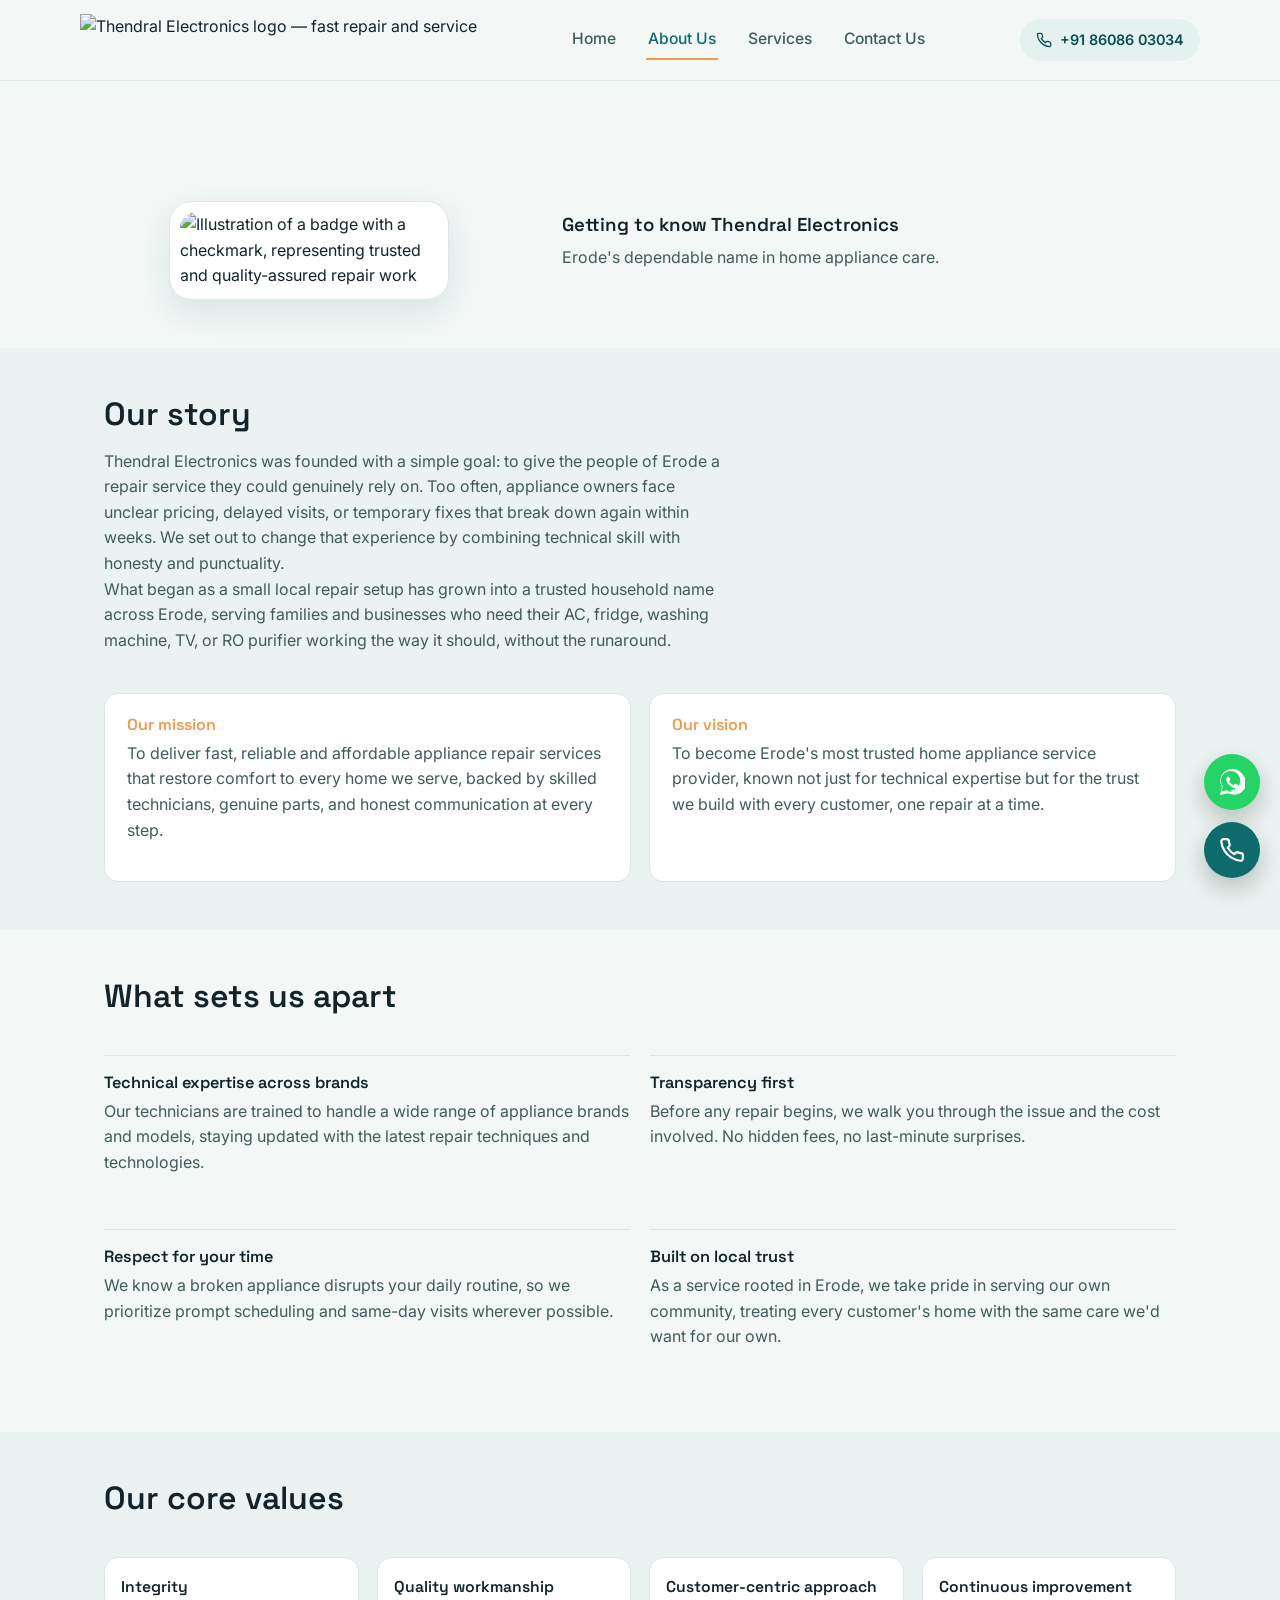
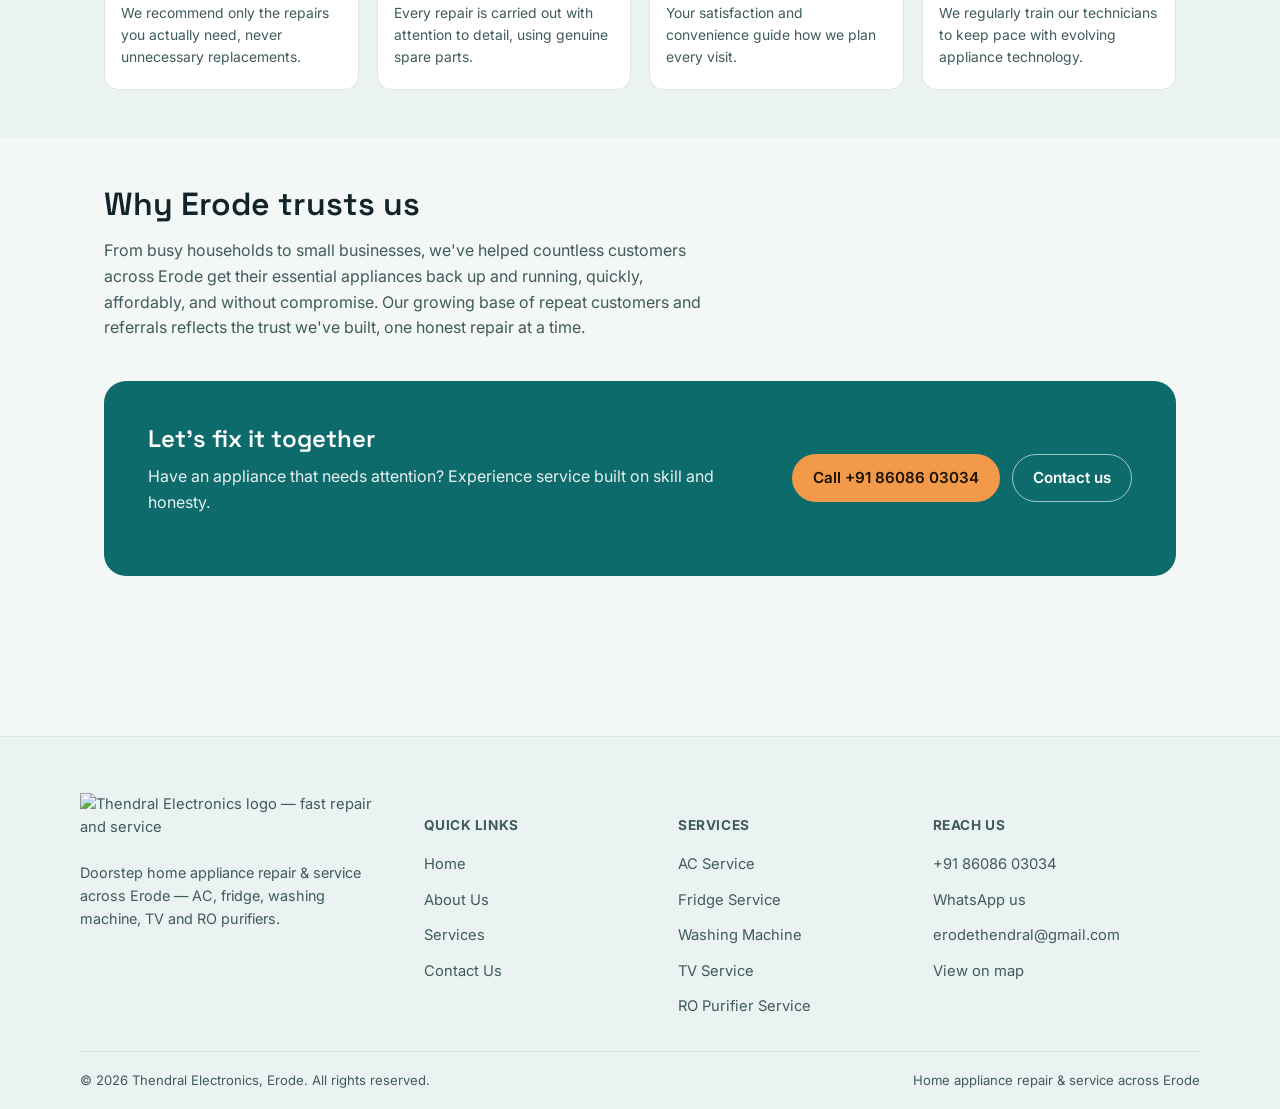
==== about.html @ 47b25b9f "Add files via upload" ====
<!DOCTYPE html>
<html lang="en">
<head>
<meta charset="UTF-8">
<meta name="viewport" content="width=device-width, initial-scale=1.0">
<title>About Us | Thendral Electronics, Erode</title>
<meta name="description" content="Thendral Electronics offers AC, fridge, washing machine, TV and RO purifier repair services across Erode. Doorstep service, genuine parts, honest pricing.">
<link rel="preconnect" href="https://fonts.googleapis.com">
<link rel="preconnect" href="https://fonts.gstatic.com" crossorigin>
<link href="https://fonts.googleapis.com/css2?family=Space+Grotesk:wght@500;600;700&family=Inter:wght@400;500;600;700&display=swap" rel="stylesheet">
<link rel="stylesheet" href="style.css">
</head>
<body>

<header class="site">
  <div class="wrap nav-row">
    <a href="index.html" class="brand">
      <img src="images/logo.png" alt="Thendral Electronics logo — fast repair and service">
    </a>
    <nav class="primary" id="primaryNav">
      <a href="index.html">Home</a>
      <a href="about.html" class="active">About Us</a>
      <a href="services.html">Services</a>
      <a href="contact.html">Contact Us</a>
    </nav>
    <div class="header-actions">
      <a class="call-chip" href="tel:+918608603034">
        <svg viewBox="0 0 24 24" fill="none" stroke="currentColor" stroke-width="2"><path d="M22 16.92v3a2 2 0 0 1-2.18 2 19.79 19.79 0 0 1-8.63-3.07 19.5 19.5 0 0 1-6-6 19.79 19.79 0 0 1-3.07-8.67A2 2 0 0 1 4.11 2h3a2 2 0 0 1 2 1.72c.127.96.361 1.903.7 2.81a2 2 0 0 1-.45 2.11L8.09 9.91a16 16 0 0 0 6 6l1.27-1.27a2 2 0 0 1 2.11-.45c.907.339 1.85.573 2.81.7A2 2 0 0 1 22 16.92z"/></svg>
        <span class="long">+91 86086 03034</span>
      </a>
      <button class="menu-toggle" id="menuToggle" aria-label="Toggle menu" aria-expanded="false">
        <span></span><span></span><span></span>
      </button>
    </div>
  </div>
</header>

<main>

<section class="page active" id="page-about">
  <section class="tight">
    <div class="wrap">
      <div class="about-hero">
        <div class="img-frame" style="max-width:280px; margin:0 auto;">
          <img src="images/about-badge.svg" alt="Illustration of a badge with a checkmark, representing trusted and quality-assured repair work">
        </div>
        <div>
          <h1>Getting to know Thendral Electronics</h1>
          <p class="lede">Erode's dependable name in home appliance care.</p>
        </div>
      </div>
    </div>
  </section>

  <section class="band tight">
    <div class="wrap">
      <div class="section-head">
        <h2>Our story</h2>
        <p>Thendral Electronics was founded with a simple goal: to give the people of Erode a repair service they could genuinely rely on. Too often, appliance owners face unclear pricing, delayed visits, or temporary fixes that break down again within weeks. We set out to change that experience by combining technical skill with honesty and punctuality.</p>
        <p>What began as a small local repair setup has grown into a trusted household name across Erode, serving families and businesses who need their AC, fridge, washing machine, TV, or RO purifier working the way it should, without the runaround.</p>
      </div>
      <div class="values-grid">
        <div class="value-card">
          <h4><span class="k">Our mission</span></h4>
          <p>To deliver fast, reliable and affordable appliance repair services that restore comfort to every home we serve, backed by skilled technicians, genuine parts, and honest communication at every step.</p>
        </div>
        <div class="value-card">
          <h4><span class="k">Our vision</span></h4>
          <p>To become Erode's most trusted home appliance service provider, known not just for technical expertise but for the trust we build with every customer, one repair at a time.</p>
        </div>
      </div>
    </div>
  </section>

  <section class="tight">
    <div class="wrap">
      <div class="section-head">
        <h2>What sets us apart</h2>
      </div>
      <div class="apart-list">
        <div class="apart-item">
          <h4>Technical expertise across brands</h4>
          <p>Our technicians are trained to handle a wide range of appliance brands and models, staying updated with the latest repair techniques and technologies.</p>
        </div>
        <div class="apart-item">
          <h4>Transparency first</h4>
          <p>Before any repair begins, we walk you through the issue and the cost involved. No hidden fees, no last-minute surprises.</p>
        </div>
        <div class="apart-item">
          <h4>Respect for your time</h4>
          <p>We know a broken appliance disrupts your daily routine, so we prioritize prompt scheduling and same-day visits wherever possible.</p>
        </div>
        <div class="apart-item">
          <h4>Built on local trust</h4>
          <p>As a service rooted in Erode, we take pride in serving our own community, treating every customer's home with the same care we'd want for our own.</p>
        </div>
      </div>
    </div>
  </section>

  <section class="band tight">
    <div class="wrap">
      <div class="section-head">
        <h2>Our core values</h2>
      </div>
      <div class="grid-why" style="grid-template-columns:repeat(4,1fr);">
        <div class="why-card"><h4>Integrity</h4><p>We recommend only the repairs you actually need, never unnecessary replacements.</p></div>
        <div class="why-card"><h4>Quality workmanship</h4><p>Every repair is carried out with attention to detail, using genuine spare parts.</p></div>
        <div class="why-card"><h4>Customer-centric approach</h4><p>Your satisfaction and convenience guide how we plan every visit.</p></div>
        <div class="why-card"><h4>Continuous improvement</h4><p>We regularly train our technicians to keep pace with evolving appliance technology.</p></div>
      </div>
    </div>
  </section>

  <section class="tight">
    <div class="wrap">
      <div class="section-head">
        <h2>Why Erode trusts us</h2>
        <p>From busy households to small businesses, we've helped countless customers across Erode get their essential appliances back up and running, quickly, affordably, and without compromise. Our growing base of repeat customers and referrals reflects the trust we've built, one honest repair at a time.</p>
      </div>
      <div class="cta-band">
        <div>
          <h2>Let's fix it together</h2>
          <p>Have an appliance that needs attention? Experience service built on skill and honesty.</p>
        </div>
        <div style="display:flex; gap:12px; flex-wrap:wrap;">
          <a href="tel:+918608603034" class="btn btn-accent">Call +91 86086 03034</a>
          <a href="contact.html" class="btn btn-outline">Contact us</a>
        </div>
      </div>
    </div>
  </section>
</section>

</main>

<footer class="site">
  <div class="wrap footer-grid">
    <div class="footer-brand">
      <a href="index.html" class="brand" style="margin-bottom:12px;">
        <img src="images/logo.png" alt="Thendral Electronics logo — fast repair and service">
      </a>
      <p>Doorstep home appliance repair &amp; service across Erode &mdash; AC, fridge, washing machine, TV and RO purifiers.</p>
    </div>
    <div>
      <h5>Quick links</h5>
      <ul>
        <li><a href="index.html">Home</a></li>
        <li><a href="about.html">About Us</a></li>
        <li><a href="services.html">Services</a></li>
        <li><a href="contact.html">Contact Us</a></li>
      </ul>
    </div>
    <div>
      <h5>Services</h5>
      <ul>
        <li><a href="services.html">AC Service</a></li>
        <li><a href="services.html">Fridge Service</a></li>
        <li><a href="services.html">Washing Machine</a></li>
        <li><a href="services.html">TV Service</a></li>
        <li><a href="services.html">RO Purifier Service</a></li>
      </ul>
    </div>
    <div>
      <h5>Reach us</h5>
      <ul>
        <li><a href="tel:+918608603034">+91 86086 03034</a></li>
        <li><a href="https://wa.me/918608603034" target="_blank" rel="noopener">WhatsApp us</a></li>
        <li><a href="mailto:erodethendral@gmail.com">erodethendral@gmail.com</a></li>
        <li><a href="https://maps.app.goo.gl/3ertDcEhQ1rD154E8" target="_blank" rel="noopener">View on map</a></li>
      </ul>
    </div>
  </div>
  <div class="wrap footer-bottom">
    <span>&copy; <span id="year"></span> Thendral Electronics, Erode. All rights reserved.</span>
    <span>Home appliance repair &amp; service across Erode</span>
  </div>
</footer>

<div class="fab-stack">
  <a class="fab whatsapp" href="https://wa.me/918608603034?text=Hi%20Thendral%20Electronics%2C%20I%20need%20help%20with%20a%20repair." target="_blank" rel="noopener" aria-label="Chat on WhatsApp">
    <span class="fab-label">Chat on WhatsApp</span>
    <svg viewBox="0 0 24 24" fill="currentColor"><path d="M20.5 3.5A10.9 10.9 0 0 0 12.1 0C6.1 0 1.2 4.9 1.2 10.9c0 1.9.5 3.8 1.5 5.4L1 24l7.9-1.6c1.6.9 3.4 1.3 5.2 1.3 6 0 10.9-4.9 10.9-10.9 0-2.9-1.1-5.7-3.5-8.3zM12.1 21.1c-1.6 0-3.2-.4-4.6-1.3l-.3-.2-4.7 1 1-4.6-.2-.3c-1-1.5-1.5-3.2-1.5-5 0-4.9 4-8.9 8.9-8.9 2.4 0 4.6.9 6.3 2.6a8.86 8.86 0 0 1 2.6 6.3c0 4.9-4 8.9-8.9 8.9zm4.9-6.6c-.3-.1-1.6-.8-1.8-.9-.2-.1-.4-.1-.6.1-.2.3-.7.9-.8 1-.2.2-.3.2-.5.1-.3-.1-1.2-.4-2.2-1.4-.8-.7-1.4-1.6-1.6-1.9-.2-.3 0-.5.1-.6.1-.1.3-.3.4-.5.1-.1.2-.3.3-.4.1-.2 0-.4 0-.5-.1-.1-.6-1.5-.8-2-.2-.5-.4-.4-.6-.4h-.5c-.2 0-.5.1-.7.3-.2.3-1 1-1 2.4s1 2.8 1.1 3c.1.2 2 3 4.7 4.2.7.3 1.2.5 1.6.6.7.2 1.3.2 1.8.1.5-.1 1.6-.7 1.9-1.3.2-.6.2-1.1.2-1.2-.1-.2-.3-.2-.5-.3z"/></svg>
  </a>
  <a class="fab call" href="tel:+918608603034" aria-label="Call Thendral Electronics">
    <span class="fab-label">Call now</span>
    <svg viewBox="0 0 24 24" fill="none" stroke="currentColor" stroke-width="2"><path d="M22 16.92v3a2 2 0 0 1-2.18 2 19.79 19.79 0 0 1-8.63-3.07 19.5 19.5 0 0 1-6-6 19.79 19.79 0 0 1-3.07-8.67A2 2 0 0 1 4.11 2h3a2 2 0 0 1 2 1.72c.127.96.361 1.903.7 2.81a2 2 0 0 1-.45 2.11L8.09 9.91a16 16 0 0 0 6 6l1.27-1.27a2 2 0 0 1 2.11-.45c.907.339 1.85.573 2.81.7A2 2 0 0 1 22 16.92z"/></svg>
  </a>
</div>

<script>
(function(){
  var y = document.getElementById('year');
  if(y) y.textContent = new Date().getFullYear();

  var header = document.querySelector('header.site');
  function setHeaderHeight(){
    if(header){ document.documentElement.style.setProperty('--header-h', header.offsetHeight + 'px'); }
  }
  setHeaderHeight();
  window.addEventListener('resize', setHeaderHeight);
  window.addEventListener('load', setHeaderHeight);

  var menuToggle = document.getElementById('menuToggle');
  var primaryNav = document.getElementById('primaryNav');
  if(menuToggle && primaryNav){
    menuToggle.addEventListener('click', function(){
      var open = primaryNav.classList.toggle('open');
      menuToggle.setAttribute('aria-expanded', open ? 'true' : 'false');
    });
  }

  document.querySelectorAll('.faq-item').forEach(function(item){
    var btn = item.querySelector('button');
    var ans = item.querySelector('.a');
    btn.addEventListener('click', function(){
      var isOpen = item.getAttribute('data-open') === 'true';
      document.querySelectorAll('.faq-item').forEach(function(other){
        other.setAttribute('data-open','false');
        other.querySelector('.a').style.maxHeight = null;
      });
      if(!isOpen){
        item.setAttribute('data-open','true');
        ans.style.maxHeight = ans.scrollHeight + 'px';
      }
    });
  });

})();
</script>

</body>
</html>
---- style.css ----
:root{
    --bg:#F3F7F6;
    --surface:#FFFFFF;
    --surface-2:#EAF3F1;
    --ink:#12242A;
    --ink-soft:#3F5B5A;
    --line:#DCE6E4;
    --primary:#0E6B6B;
    --primary-dark:#0A4F4F;
    --primary-tint:#E3F1EF;
    --accent:#F2994A;
    --accent-dark:#C9762E;
    --whatsapp:#25D366;
    --radius-lg:22px;
    --radius-md:14px;
    --radius-sm:8px;
    --shadow:0 12px 30px rgba(14,107,107,0.12);
    --maxw:1120px;
  }
  :root:not([data-theme="light"]) {
    @media (prefers-color-scheme: dark) {
      --bg:#0B1716;
      --surface:#122220;
      --surface-2:#173029;
      --ink:#EAF3F1;
      --ink-soft:#AFC7C3;
      --line:#1E3A34;
      --primary:#4FD1C0;
      --primary-dark:#2FA898;
      --primary-tint:#12302B;
      --accent:#F2994A;
      --accent-dark:#FFB870;
      --shadow:0 12px 30px rgba(0,0,0,0.4);
    }
  }
  :root[data-theme="dark"]{
    --bg:#0B1716;
    --surface:#122220;
    --surface-2:#173029;
    --ink:#EAF3F1;
    --ink-soft:#AFC7C3;
    --line:#1E3A34;
    --primary:#4FD1C0;
    --primary-dark:#2FA898;
    --primary-tint:#12302B;
    --accent:#F2994A;
    --accent-dark:#FFB870;
    --shadow:0 12px 30px rgba(0,0,0,0.4);
  }

  html, body{overflow-x:hidden; width:100%;}
  *{box-sizing:border-box;}
  html{scroll-behavior:smooth;}
  body{
    margin:0;
    background:var(--bg);
    color:var(--ink);
    font-family:'Inter',system-ui,-apple-system,sans-serif;
    line-height:1.6;
    -webkit-font-smoothing:antialiased;
  }
  h1,h2,h3,h4{
    font-family:'Space Grotesk',system-ui,sans-serif;
    color:var(--ink);
    line-height:1.15;
    margin:0 0 0.5em 0;
    font-weight:600;
  }
  p{margin:0 0 1em 0; color:var(--ink-soft); max-width:62ch;}
  a{color:inherit;}
  img{max-width:100%; display:block;}
  button{font-family:inherit;}

  .wrap{max-width:var(--maxw); margin:0 auto; padding:0 24px;}

  /* Header */
  header.site{
    position:sticky; top:0; z-index:50;
    background:color-mix(in srgb, var(--bg) 88%, transparent);
    backdrop-filter:blur(10px);
    border-bottom:1px solid var(--line);
  }
  .nav-row{display:flex; align-items:center; justify-content:space-between; gap:20px; padding:14px 0;}
  .brand{display:flex; align-items:center; gap:10px; text-decoration:none;}
  .brand img{width:auto; height:52px;}
  .brand-name{font-family:'Space Grotesk'; font-weight:700; font-size:1.15rem; color:var(--ink);}
  .brand-name span{color:var(--primary);}
  .footer-brand .brand img{height:56px;}
  nav.primary{display:flex; align-items:center; gap:28px;}
  nav.primary a{
    text-decoration:none; color:var(--ink-soft); font-weight:500; font-size:0.98rem;
    padding:6px 2px; border-bottom:2px solid transparent; transition:color .15s, border-color .15s;
  }
  nav.primary a:hover{color:var(--primary);}
  nav.primary a.active{color:var(--primary); border-bottom-color:var(--accent);}
  .header-actions{display:flex; align-items:center; gap:10px;}
  .btn{
    display:inline-flex; align-items:center; gap:8px;
    padding:11px 20px; border-radius:999px; font-weight:600; font-size:0.95rem;
    text-decoration:none; border:1px solid transparent; cursor:pointer; white-space:nowrap;
    transition:transform .12s ease, box-shadow .12s ease, background .15s ease;
  }
  .btn:active{transform:translateY(1px);}
  .btn-primary{background:var(--primary); color:#fff;}
  .btn-primary:hover{background:var(--primary-dark);}
  .btn-accent{background:var(--accent); color:#1A1300;}
  .btn-accent:hover{background:var(--accent-dark);}
  .btn-outline{background:transparent; color:var(--primary); border-color:var(--primary);}
  .btn-outline:hover{background:var(--primary-tint);}
  .btn-ghost{background:transparent; color:var(--ink); border-color:var(--line);}
  .btn-sm{padding:8px 14px; font-size:0.85rem;}
  .call-chip{display:flex; align-items:center; gap:8px; background:var(--primary-tint); color:var(--primary-dark); padding:9px 16px; border-radius:999px; text-decoration:none; font-weight:600; font-size:0.9rem;}
  .call-chip svg{width:16px; height:16px; flex:none;}

  .menu-toggle{display:none; background:none; border:none; padding:6px; cursor:pointer;}
  .menu-toggle span{display:block; width:24px; height:2px; background:var(--ink); margin:5px 0; border-radius:2px;}

  /* Sections */
  main{display:block;}
  .page{display:none;}
  .page.active{display:block; animation:fadein .35s ease;}
  @keyframes fadein{from{opacity:0; transform:translateY(6px);} to{opacity:1; transform:translateY(0);}}
  @media (prefers-reduced-motion: reduce){ .page.active{animation:none;} }

  section{padding:72px 0;}
  section.tight{padding:48px 0;}
  .eyebrow-none{}
  .section-head{max-width:640px; margin-bottom:40px;}
  .section-head h2{font-size:2rem;}
  .section-head p{margin-bottom:0;}

  /* Hero */
  .hero{padding:56px 0 64px;}
  .hero .wrap{display:grid; grid-template-columns:1.1fr 0.9fr; gap:48px; align-items:center;}
  .hero h1{font-size:2.6rem; letter-spacing:-0.01em; max-width:14ch;}
  .hero .lede{font-size:1.08rem; max-width:46ch; color:var(--ink-soft);}
  .hero-ctas{display:flex; gap:14px; flex-wrap:wrap; margin-top:28px;}
  .hero-stats{display:flex; gap:32px; margin-top:40px; flex-wrap:wrap;}
  .stat b{display:block; font-family:'Space Grotesk'; font-size:1.5rem; color:var(--primary);}
  .stat span{font-size:0.85rem; color:var(--ink-soft);}
  .hero-art{background:var(--surface); border-radius:var(--radius-lg); padding:12px; box-shadow:var(--shadow); border:1px solid var(--line);}
  .img-frame{background:var(--surface); border-radius:var(--radius-lg); padding:10px; box-shadow:var(--shadow); border:1px solid var(--line);}
  .img-frame img{border-radius:calc(var(--radius-lg) - 6px); width:100%;}
  .who-we-are{display:grid; grid-template-columns:1fr 1.1fr; gap:40px; align-items:center;}
  .who-we-are .img-frame{order:2;}
  @media (max-width:900px){ .who-we-are{grid-template-columns:1fr;} .who-we-are .img-frame{order:-1;} }

  /* Service grid */
  .grid-services{display:grid; grid-template-columns:repeat(5,1fr); gap:18px;}
  .service-card{
    background:var(--surface); border:1px solid var(--line); border-radius:var(--radius-md);
    padding:22px 18px; text-align:left; cursor:pointer;
  }
  .service-card img{width:64px; height:64px; margin-bottom:14px;}
  .service-card h3{font-size:1.02rem; margin-bottom:6px;}
  .service-card p{font-size:0.88rem; margin-bottom:0;}
  .service-card .learn{display:inline-block; margin-top:12px; font-size:0.85rem; color:var(--primary); font-weight:600;}

  /* Detailed services (services page) */
  .service-detail{
    display:grid; grid-template-columns:88px 1fr; gap:22px;
    padding:30px 0; border-bottom:1px solid var(--line);
  }
  .service-detail:last-child{border-bottom:none;}
  .service-detail img{width:72px; height:72px;}
  .service-detail h3{font-size:1.3rem; margin-bottom:8px;}
  .service-detail .cols{display:grid; grid-template-columns:1fr 1fr; gap:24px; margin-top:14px;}
  .service-detail ul{margin:0; padding-left:18px; color:var(--ink-soft);}
  .service-detail li{margin-bottom:6px; font-size:0.94rem;}
  .service-detail .issues{font-size:0.92rem; color:var(--ink-soft); background:var(--surface-2); padding:12px 14px; border-radius:var(--radius-sm);}
  .service-detail .issues b{color:var(--ink); display:block; margin-bottom:4px; font-size:0.85rem;}

  @media (max-width:720px){
    .service-detail{grid-template-columns:56px 1fr;}
    .service-detail img{width:48px; height:48px;}
    .service-detail .cols{grid-template-columns:1fr;}
  }

  /* Why choose */
  .grid-why{display:grid; grid-template-columns:repeat(5,1fr); gap:18px;}
  .why-card{background:var(--surface); border:1px solid var(--line); border-radius:var(--radius-md); padding:20px 16px;}
  .why-card .ic{width:34px; height:34px; margin-bottom:12px; color:var(--primary);}
  .why-card h4{font-size:0.98rem; margin-bottom:6px;}
  .why-card p{font-size:0.87rem; margin-bottom:0;}

  .milestones{
    display:grid; grid-template-columns:repeat(4,1fr); gap:18px;
    background:var(--primary-tint); border-radius:var(--radius-lg); padding:36px 24px;
  }
  .milestone{text-align:center; padding:6px 10px; border-right:1px solid var(--line);}
  .milestone:last-child{border-right:none;}
  .milestone b{display:block; font-family:'Space Grotesk'; font-size:2rem; color:var(--primary-dark); font-weight:700;}
  .milestone span{font-size:0.88rem; color:var(--ink-soft);}

  .band{background:var(--surface-2);}

  /* Steps */
  .steps{display:grid; grid-template-columns:repeat(4,1fr); gap:18px; counter-reset:step;}
  .step{position:relative; padding:24px 18px 18px; background:var(--surface); border:1px solid var(--line); border-radius:var(--radius-md);}
  .step .num{font-family:'Space Grotesk'; font-weight:700; font-size:1.6rem; color:var(--accent);}
  .step h4{font-size:1rem; margin:10px 0 6px;}
  .step p{font-size:0.88rem; margin-bottom:0;}

  /* Testimonials */
  .testimonials{display:grid; grid-template-columns:1fr 1fr; gap:20px;}
  .tcard{background:var(--surface); border:1px solid var(--line); border-radius:var(--radius-md); padding:26px;}
  .tcard .stars{color:var(--accent); letter-spacing:2px; margin-bottom:10px;}
  .tcard p{font-style:italic; color:var(--ink);}
  .tcard footer{font-size:0.85rem; color:var(--ink-soft); font-style:normal;}

  /* About */
  .about-hero{display:grid; grid-template-columns:0.8fr 1.2fr; gap:48px; align-items:center;}
  .about-hero img{max-width:280px; margin:0 auto;}
  .values-grid{display:grid; grid-template-columns:repeat(2,1fr); gap:18px;}
  .value-card{background:var(--surface); border:1px solid var(--line); border-radius:var(--radius-md); padding:22px;}
  .value-card h4{font-size:1rem; margin-bottom:6px; color:var(--primary-dark);}
  .value-card h4 .k{color:var(--accent);}
  .apart-list{display:grid; grid-template-columns:1fr 1fr; gap:20px;}
  .apart-item{padding:18px 0; border-top:1px solid var(--line);}
  .apart-item h4{font-size:1.02rem; margin-bottom:6px;}

  /* Contact */
  .contact-grid{display:grid; grid-template-columns:1fr 1.1fr; gap:40px; align-items:start;}
  .contact-card{background:var(--surface); border:1px solid var(--line); border-radius:var(--radius-lg); padding:28px; box-shadow:var(--shadow);}
  .info-row{display:flex; gap:14px; align-items:flex-start; padding:14px 0; border-bottom:1px solid var(--line);}
  .info-row:last-child{border-bottom:none;}
  .info-row .ic{width:22px; height:22px; color:var(--primary); flex:none; margin-top:2px;}
  .info-row h5{margin:0 0 3px; font-size:0.92rem; font-family:'Inter'; font-weight:600;}
  .info-row a, .info-row span{font-size:0.92rem; color:var(--ink-soft); text-decoration:none;}
  .info-row a:hover{color:var(--primary);}

  form.enquiry{display:grid; gap:14px;}
  .field{display:grid; gap:6px;}
  .field label{font-size:0.85rem; font-weight:600; color:var(--ink);}
  .field input, .field select, .field textarea{
    padding:11px 13px; border-radius:var(--radius-sm); border:1px solid var(--line);
    background:var(--bg); color:var(--ink); font-family:inherit; font-size:0.95rem;
  }
  .field input:focus, .field select:focus, .field textarea:focus{
    outline:2px solid var(--primary); outline-offset:1px; border-color:var(--primary);
  }
  .field-row{display:grid; grid-template-columns:1fr 1fr; gap:14px;}
  .form-actions{display:flex; gap:12px; flex-wrap:wrap; margin-top:6px;}
  .form-note{font-size:0.82rem; color:var(--ink-soft); margin-top:4px;}
  .form-status{font-size:0.9rem; padding:10px 14px; border-radius:var(--radius-sm); background:var(--primary-tint); color:var(--primary-dark); display:none;}
  .form-status.show{display:block;}

  .map-card{background:var(--surface); border:1px solid var(--line); border-radius:var(--radius-md); padding:22px; margin-top:24px; display:flex; align-items:center; gap:18px; flex-wrap:wrap;}
  .map-card .ic{width:40px; height:40px; color:var(--primary); flex:none;}

  .faq{border-top:1px solid var(--line);}
  .faq-item{border-bottom:1px solid var(--line);}
  .faq-item button{
    width:100%; text-align:left; background:none; border:none; padding:18px 4px;
    display:flex; justify-content:space-between; align-items:center; cursor:pointer; font-weight:600; color:var(--ink); font-size:0.98rem;
  }
  .faq-item .plus{font-size:1.3rem; color:var(--primary); transition:transform .2s;}
  .faq-item[data-open="true"] .plus{transform:rotate(45deg);}
  .faq-item .a{max-height:0; overflow:hidden; transition:max-height .25s ease;}
  .faq-item .a p{padding:0 4px 18px; margin:0; font-size:0.92rem;}

  /* CTA band */
  .cta-band{background:var(--primary); color:#fff; border-radius:var(--radius-lg); padding:44px; display:flex; justify-content:space-between; align-items:center; gap:24px; flex-wrap:wrap;}
  .cta-band h2, .cta-band p{color:#fff;}
  .cta-band p{opacity:0.9;}
  .cta-band .btn-accent{color:#1A1300;}
  .cta-band .btn-outline{border-color:rgba(255,255,255,0.6); color:#fff;}
  .cta-band .btn-outline:hover{background:rgba(255,255,255,0.12);}

  footer.site{background:var(--surface-2); border-top:1px solid var(--line); margin-top:40px;}
  .footer-grid{display:grid; grid-template-columns:1.4fr 1fr 1fr 1.2fr; gap:32px; padding:56px 0 32px;}
  .footer-grid h5{font-size:0.85rem; text-transform:uppercase; letter-spacing:0.04em; color:var(--ink-soft); margin-bottom:14px; font-family:'Inter'; font-weight:700;}
  .footer-grid ul{list-style:none; padding:0; margin:0; display:grid; gap:10px;}
  .footer-grid a{text-decoration:none; color:var(--ink-soft); font-size:0.92rem;}
  .footer-grid a:hover{color:var(--primary);}
  .footer-brand p{font-size:0.9rem; max-width:32ch;}
  .footer-bottom{border-top:1px solid var(--line); padding:18px 0; display:flex; justify-content:space-between; flex-wrap:wrap; gap:10px; font-size:0.82rem; color:var(--ink-soft);}

  /* Floating action buttons */
  .fab-stack{position:fixed; right:20px; bottom:22px; display:flex; flex-direction:column; gap:12px; z-index:60;}
  .fab{
    width:56px; height:56px; border-radius:50%; display:flex; align-items:center; justify-content:center;
    color:#fff; text-decoration:none; box-shadow:0 10px 24px rgba(0,0,0,0.22); border:none; cursor:pointer;
  }
  .fab svg{width:26px; height:26px;}
  .fab.whatsapp{background:var(--whatsapp);}
  .fab.call{background:var(--primary);}
  .fab-label{position:absolute; right:66px; top:50%; transform:translateY(-50%); background:var(--ink); color:#fff; font-size:0.78rem; padding:5px 10px; border-radius:6px; white-space:nowrap; opacity:0; pointer-events:none; transition:opacity .15s;}
  .fab:hover .fab-label{opacity:1;}

  @media (max-width:980px){
    .hero .wrap{grid-template-columns:1fr;}
    .hero-art{order:-1; max-width:360px; margin:0 auto;}
    .grid-services{grid-template-columns:repeat(2,1fr);}
    .grid-why{grid-template-columns:repeat(2,1fr);}
    .steps{grid-template-columns:repeat(2,1fr);}
    .testimonials{grid-template-columns:1fr;}
    .about-hero{grid-template-columns:1fr; text-align:left;}
    .about-hero img{max-width:180px; margin:0;}
    .values-grid{grid-template-columns:1fr;}
    .apart-list{grid-template-columns:1fr;}
    .contact-grid{grid-template-columns:1fr;}
    .footer-grid{grid-template-columns:1fr 1fr;}
  }
  @media (max-width:680px){
    nav.primary{
      position:fixed; top:var(--header-h, 78px); left:0; right:0; bottom:0; background:var(--bg);
      flex-direction:column; align-items:flex-start; padding:24px; gap:6px;
      transform:translateX(100%); transition:transform .25s ease; overflow-y:auto;
    }
    nav.primary.open{transform:translateX(0);}
    nav.primary a{width:100%; padding:16px 6px; border-bottom:1px solid var(--line); font-size:1.05rem;}
    .menu-toggle{display:block;}
    .brand img{height:36px;}
    .nav-row{padding:10px 0;}
    .header-actions{gap:6px;}
    .header-actions .call-chip{padding:9px 12px;}
    .header-actions .call-chip span.long{display:none;}
    section{padding:44px 0;}
    section.tight{padding:32px 0;}
    .hero{padding:32px 0 40px;}
    .hero h1{font-size:1.7rem; max-width:none;}
    .hero .lede{font-size:0.98rem;}
    .hero-ctas .btn{flex:1 1 auto; justify-content:center; text-align:center; padding:13px 16px;}
    .hero-stats{gap:20px;}
    .stat b{font-size:1.2rem;}
    .section-head h2{font-size:1.5rem;}
    .grid-services{grid-template-columns:1fr 1fr; gap:12px;}
    .service-card{padding:16px 14px;}
    .service-card img{width:44px; height:44px; margin-bottom:10px;}
    .grid-why{grid-template-columns:1fr;}
    .steps{grid-template-columns:1fr;}
    .milestones{grid-template-columns:1fr 1fr; gap:22px 12px; padding:26px 18px;}
    .milestone{border-right:none; border-bottom:1px solid var(--line); padding-bottom:16px;}
    .milestone:nth-last-child(-n+2){border-bottom:none;}
    .milestone b{font-size:1.6rem;}
    .field-row{grid-template-columns:1fr;}
    .footer-grid{grid-template-columns:1fr; padding-top:36px; gap:26px;}
    .cta-band{flex-direction:column; text-align:center; padding:28px 22px;}
    .cta-band > div:last-child{width:100%; flex-direction:column;}
    .cta-band .btn{width:100%; justify-content:center;}
    .fab-stack{right:14px; bottom:16px; gap:10px;}
    .fab{width:50px; height:50px;}
    .fab svg{width:22px; height:22px;}
    .contact-card{padding:20px;}
    .map-card{flex-direction:column; align-items:flex-start; text-align:left;}
    .map-card .btn{width:100%; justify-content:center;}
    .testimonials{grid-template-columns:1fr;}
  }
  @media (max-width:380px){
    .grid-services{grid-template-columns:1fr 1fr;}
    .hero h1{font-size:1.5rem;}
    .wrap{padding:0 16px;}
  }

/* ---- Real photos ---- */
.service-card img.card-photo{width:100%; height:auto; aspect-ratio:4/3; object-fit:cover; object-position:center 30%; border-radius:var(--radius-sm); margin-bottom:14px;}
.service-detail img.svc-photo{width:100%; height:auto; max-height:320px; aspect-ratio:16/10; object-fit:cover; object-position:center 35%; border-radius:var(--radius); margin-bottom:16px; box-shadow:var(--shadow);}
@media (max-width:680px){
  .service-card img.card-photo{width:100%; height:auto; margin-bottom:10px;}
  .service-detail img.svc-photo{width:100%; height:auto; max-height:240px;}
}
.service-card{display:flex; flex-direction:column; justify-content:flex-start; align-items:flex-start; text-align:left;}
.service-detail{grid-template-columns:1fr !important;}
@media (min-width:900px){
  .service-detail{grid-template-columns:minmax(0,380px) 1fr !important; gap:32px; align-items:start;}
  .service-detail > div{display:contents;}
  .service-detail img.svc-photo{grid-column:1; grid-row:1 / span 3; max-height:none; aspect-ratio:1/1; margin-bottom:0;}
  .service-detail > div > :not(.svc-photo){grid-column:2;}
}
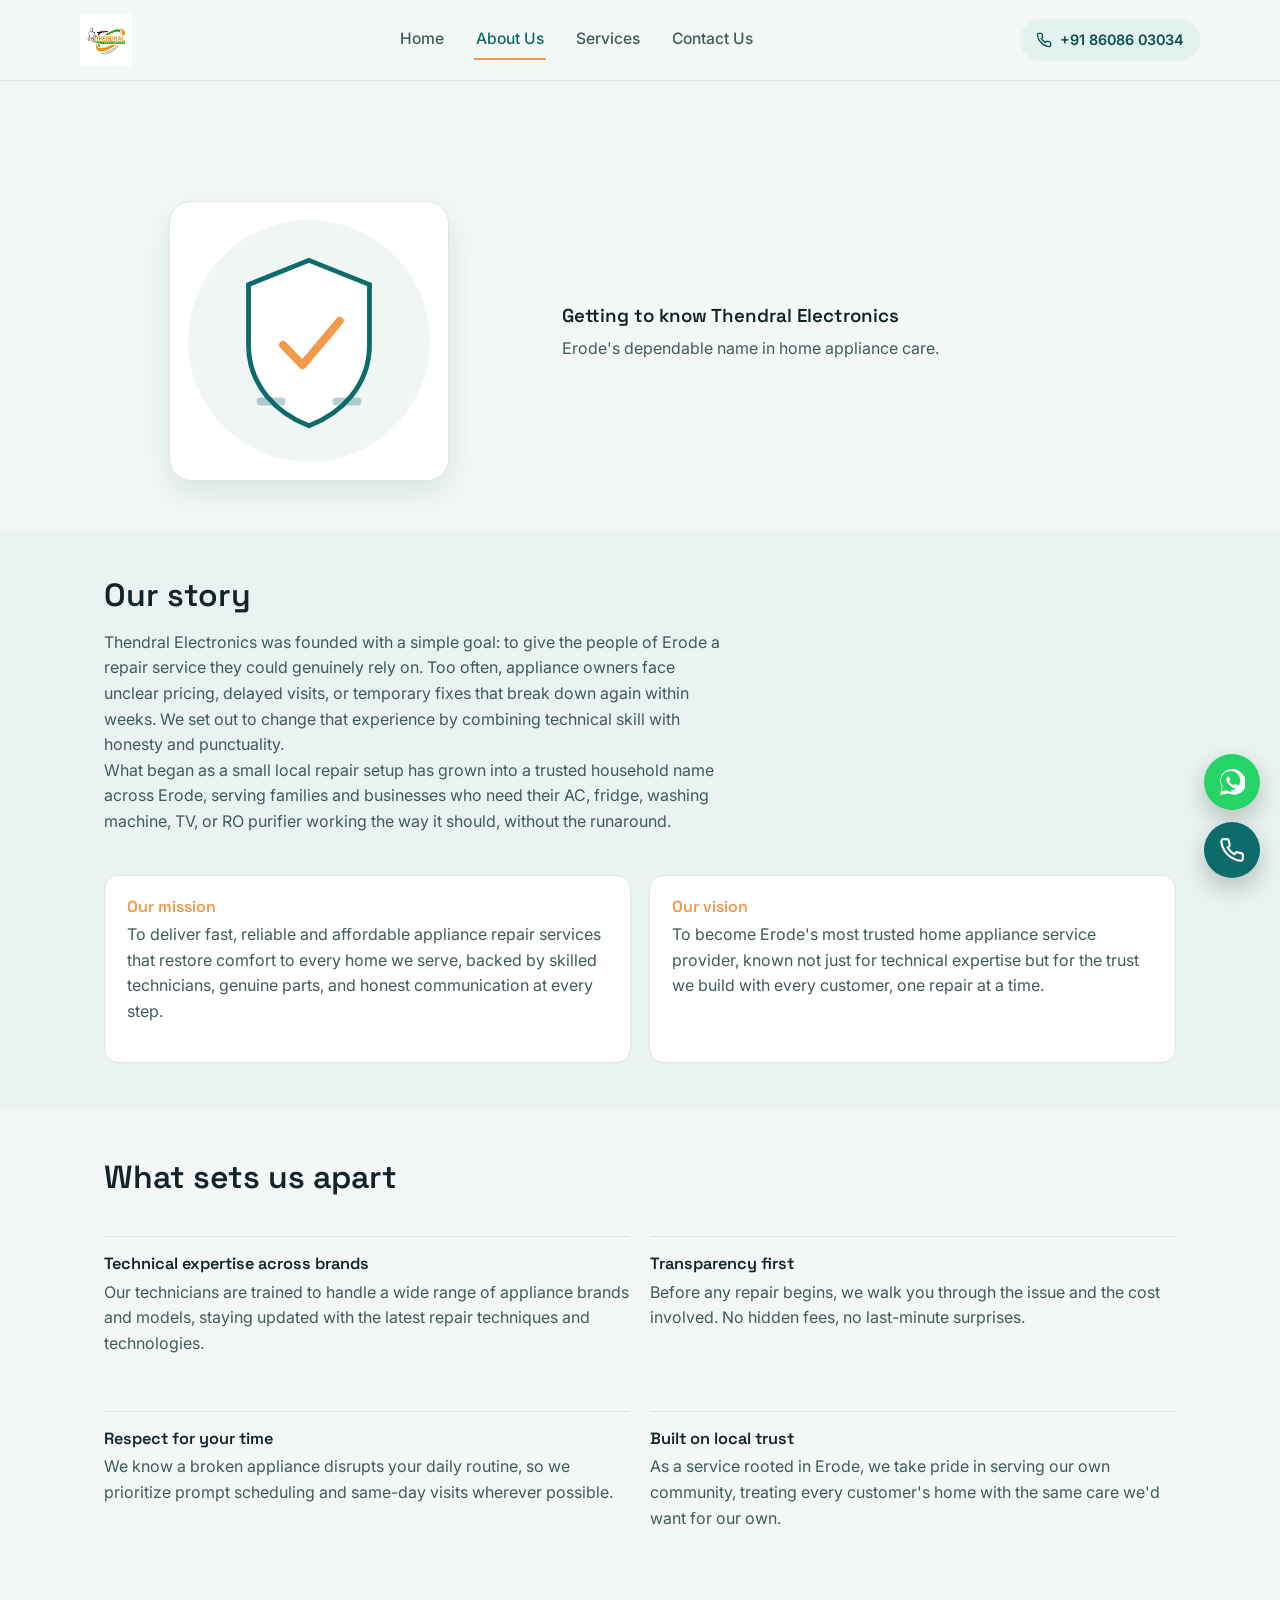
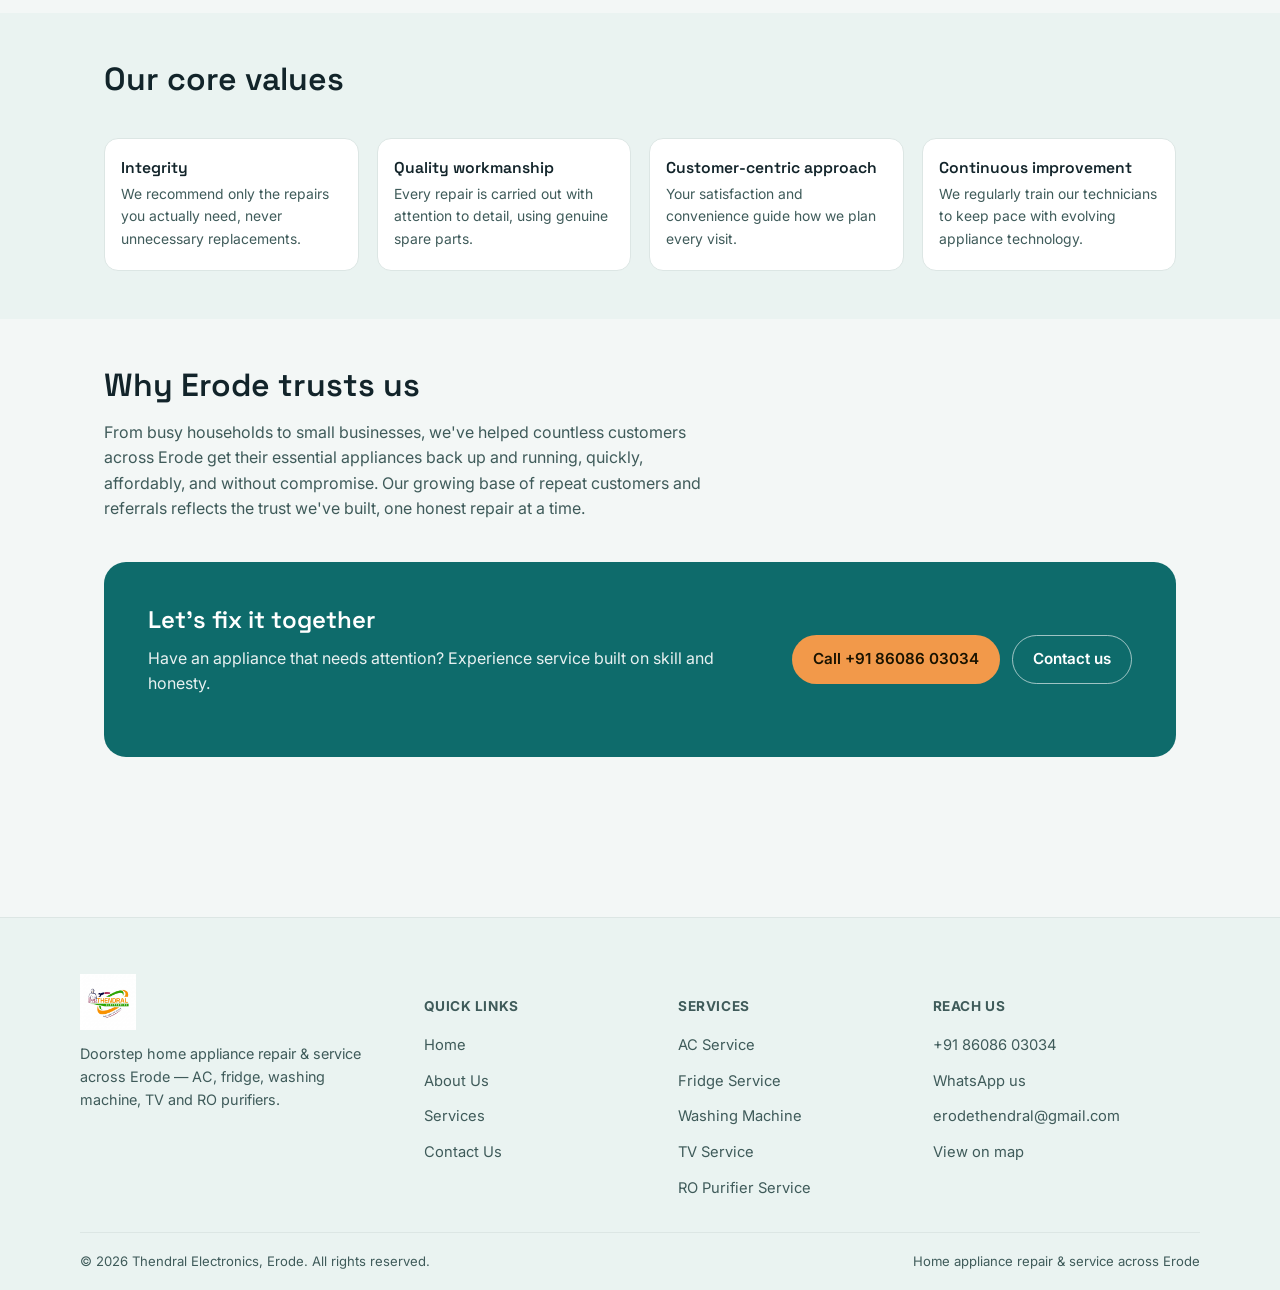
==== commit 4eb9d455: "Add files via upload" ====
--- a/about.html
+++ b/about.html
@@ -103,7 +103,7 @@
       <div class="section-head">
         <h2>Our core values</h2>
       </div>
-      <div class="grid-why" style="grid-template-columns:repeat(4,1fr);">
+      <div class="grid-why four">
         <div class="why-card"><h4>Integrity</h4><p>We recommend only the repairs you actually need, never unnecessary replacements.</p></div>
         <div class="why-card"><h4>Quality workmanship</h4><p>Every repair is carried out with attention to detail, using genuine spare parts.</p></div>
         <div class="why-card"><h4>Customer-centric approach</h4><p>Your satisfaction and convenience guide how we plan every visit.</p></div>
@@ -207,6 +207,14 @@
     menuToggle.addEventListener('click', function(){
       var open = primaryNav.classList.toggle('open');
       menuToggle.setAttribute('aria-expanded', open ? 'true' : 'false');
+      document.body.classList.toggle('menu-open', open);
+    });
+    primaryNav.querySelectorAll('a').forEach(function(a){
+      a.addEventListener('click', function(){
+        primaryNav.classList.remove('open');
+        document.body.classList.remove('menu-open');
+        menuToggle.setAttribute('aria-expanded','false');
+      });
     });
   }
 
--- a/style.css
+++ b/style.css
@@ -368,3 +368,42 @@
   .service-detail img.svc-photo{grid-column:1; grid-row:1 / span 3; max-height:none; aspect-ratio:1/1; margin-bottom:0;}
   .service-detail > div > :not(.svc-photo){grid-column:2;}
 }
+
+/* ---- Mobile menu fix: backdrop-filter on the header traps position:fixed children ---- */
+@media (max-width:680px){
+  header.site{backdrop-filter:none; -webkit-backdrop-filter:none; background:var(--bg);}
+  nav.primary{
+    height:calc(100vh - var(--header-h, 78px));
+    height:calc(100dvh - var(--header-h, 78px));
+    z-index:60; visibility:hidden;
+  }
+  nav.primary.open{visibility:visible;}
+  nav.primary a{border-bottom-width:1px;}
+  body.menu-open{overflow:hidden;}
+}
+
+/* ---- Mobile: hero illustration collapsed because auto margins shrink the grid item ---- */
+.hero-art img{width:100%; height:auto;}
+@media (max-width:900px){
+  .hero-art{width:100%; max-width:360px; justify-self:center;}
+}
+
+/* ---- Mobile friendliness: responsive grids, no sideways scrolling ---- */
+.grid-why.four{grid-template-columns:repeat(4,minmax(0,1fr));}
+.grid-services,.grid-why,.footer-grid,.contact-grid,.values-grid{min-width:0;}
+.grid-services > *, .grid-why > *{min-width:0; overflow-wrap:anywhere;}
+@media (max-width:900px){
+  .grid-why.four{grid-template-columns:repeat(2,minmax(0,1fr));}
+  .grid-services{grid-template-columns:repeat(2,minmax(0,1fr));}
+}
+@media (max-width:560px){
+  .grid-why.four{grid-template-columns:1fr;}
+}
+@media (max-width:400px){
+  .wrap{padding:0 16px;}
+  .service-card{padding:12px 10px !important;}
+  .service-card h3{font-size:0.95rem;}
+  .service-card p{font-size:0.82rem;}
+}
+img, svg, video, iframe{max-width:100%;}
+table{display:block; overflow-x:auto;}
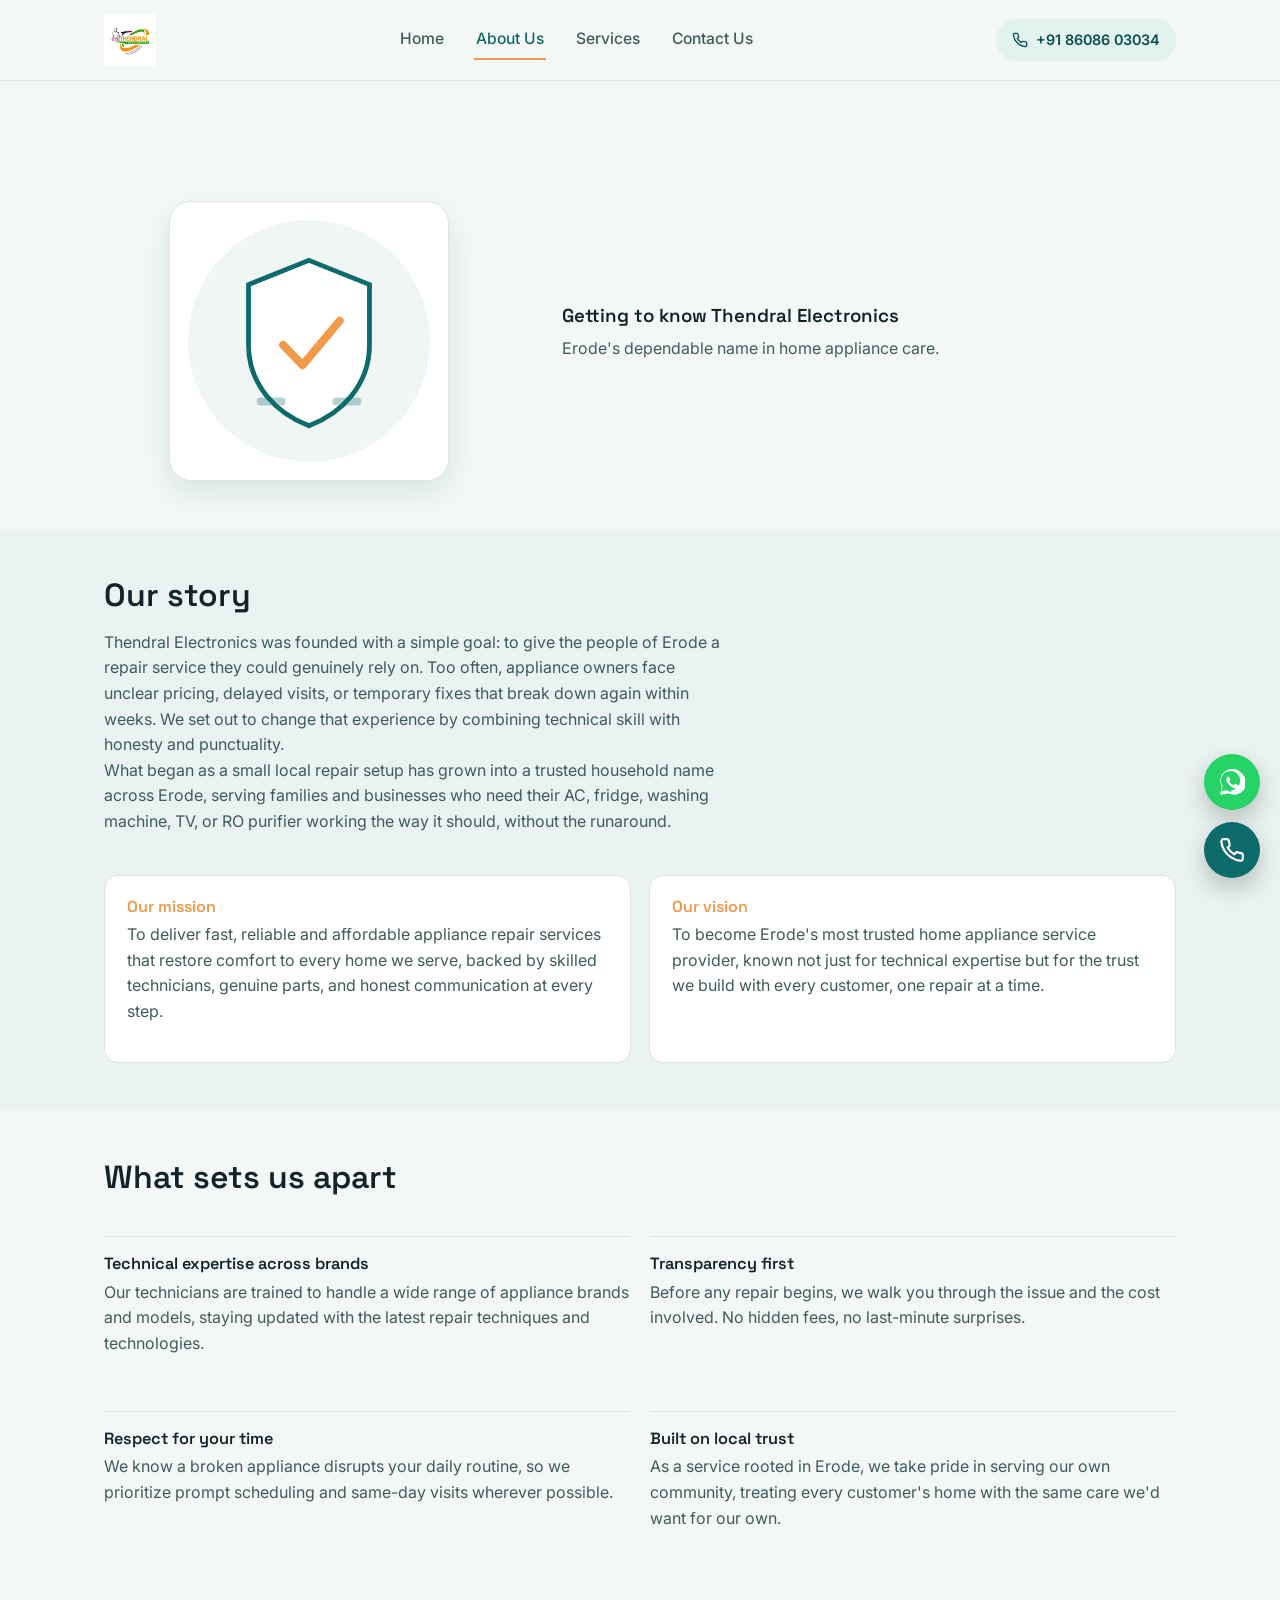
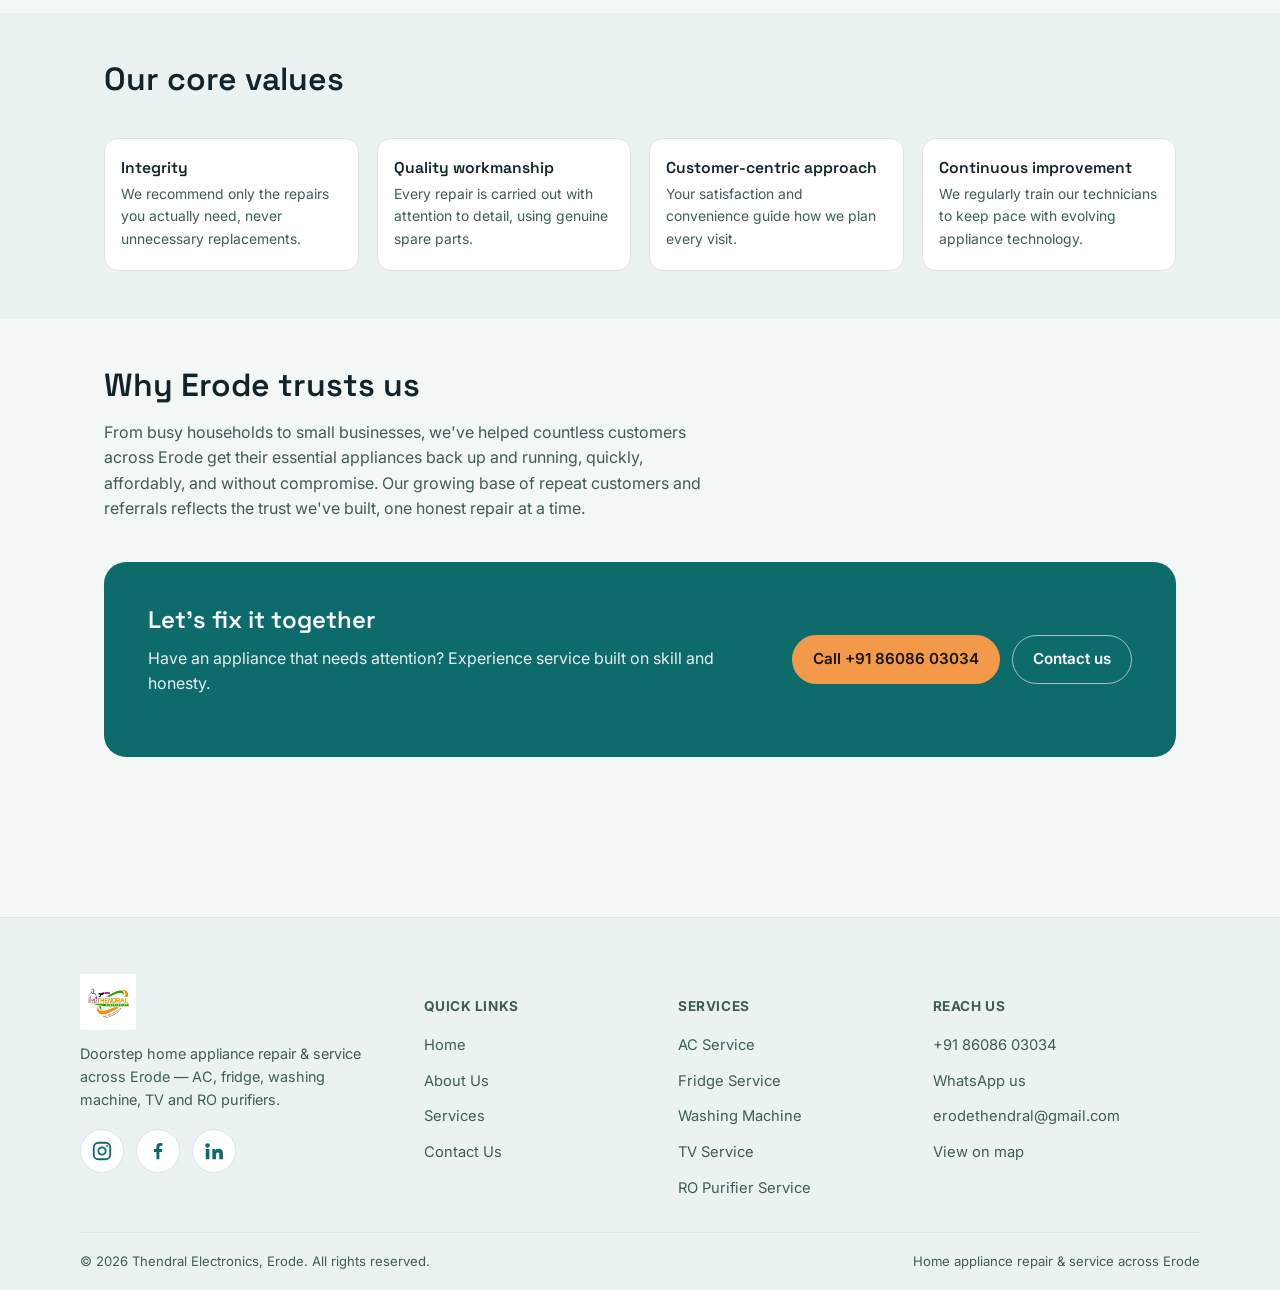
==== commit 45a9671e: "Add files via upload" ====
--- a/about.html
+++ b/about.html
@@ -141,6 +141,18 @@
         <img src="images/logo.png" alt="Thendral Electronics logo — fast repair and service">
       </a>
       <p>Doorstep home appliance repair &amp; service across Erode &mdash; AC, fridge, washing machine, TV and RO purifiers.</p>
+      <div class="social" aria-label="Follow Thendral Electronics on social media">
+        <!-- TODO: replace the three links below with your real page links -->
+        <a href="https://www.instagram.com/" target="_blank" rel="noopener" aria-label="Instagram" title="Instagram">
+          <svg viewBox="0 0 24 24" fill="none" stroke="currentColor" stroke-width="2" stroke-linecap="round" stroke-linejoin="round"><rect x="3" y="3" width="18" height="18" rx="5"/><circle cx="12" cy="12" r="4"/><circle cx="17.5" cy="6.5" r="1" fill="currentColor" stroke="none"/></svg>
+        </a>
+        <a href="https://www.facebook.com/" target="_blank" rel="noopener" aria-label="Facebook" title="Facebook">
+          <svg viewBox="0 0 24 24" fill="currentColor"><path d="M13.5 21v-8h2.7l.5-3.2h-3.2V7.9c0-.9.4-1.7 1.8-1.7h1.5V3.4c-.3 0-1.3-.2-2.4-.2-2.5 0-4.1 1.5-4.1 4.2v2.4H7.5V13h2.8v8h3.2z"/></svg>
+        </a>
+        <a href="https://www.linkedin.com/" target="_blank" rel="noopener" aria-label="LinkedIn" title="LinkedIn">
+          <svg viewBox="0 0 24 24" fill="currentColor"><path d="M4.98 3.5a2.5 2.5 0 1 1 0 5 2.5 2.5 0 0 1 0-5zM3 9.8h4V21H3V9.8zm6.5 0h3.8v1.6h.1c.5-1 1.8-1.9 3.7-1.9 4 0 4.7 2.6 4.7 6V21h-4v-4.8c0-1.2 0-2.7-1.7-2.7s-1.9 1.3-1.9 2.6V21h-4V9.8z"/></svg>
+        </a>
+      </div>
     </div>
     <div>
       <h5>Quick links</h5>
--- a/style.css
+++ b/style.css
@@ -407,3 +407,30 @@
 }
 img, svg, video, iframe{max-width:100%;}
 table{display:block; overflow-x:auto;}
+
+
+/* ---- Social icons ---- */
+.social{display:flex; gap:12px; margin-top:18px;}
+.social a{width:44px; height:44px; border-radius:50%; display:grid; place-items:center; background:var(--surface); border:1px solid var(--line); color:var(--primary); transition:background .2s, color .2s, transform .2s;}
+.social a svg{width:22px; height:22px;}
+.social a:hover{background:var(--primary); color:#fff; transform:translateY(-2px);}
+
+/* ---- Mobile header: bigger, easier to tap ---- */
+@media (max-width:680px){
+  .nav-row{padding:12px 0;}
+  .brand img{height:58px;}
+  .header-actions{gap:10px;}
+  .header-actions .call-chip{min-height:48px; min-width:48px; padding:0 14px; justify-content:center;}
+  .header-actions .call-chip svg{width:24px; height:24px;}
+  .menu-toggle{width:48px; height:48px; padding:0; display:flex !important; flex-direction:column; align-items:center; justify-content:center;}
+  .menu-toggle span{width:28px; height:3px; margin:3px 0;}
+  nav.primary{padding:20px 24px;}
+  nav.primary a{font-size:1.25rem; padding:20px 8px; font-weight:600;}
+}
+@media (max-width:380px){
+  .brand img{height:50px;}
+}
+
+/* ---- Header side spacing (logo was touching the screen edge) ---- */
+.nav-row{padding-left:24px; padding-right:24px;}
+@media (max-width:680px){ .nav-row{padding-left:16px; padding-right:16px;} }
